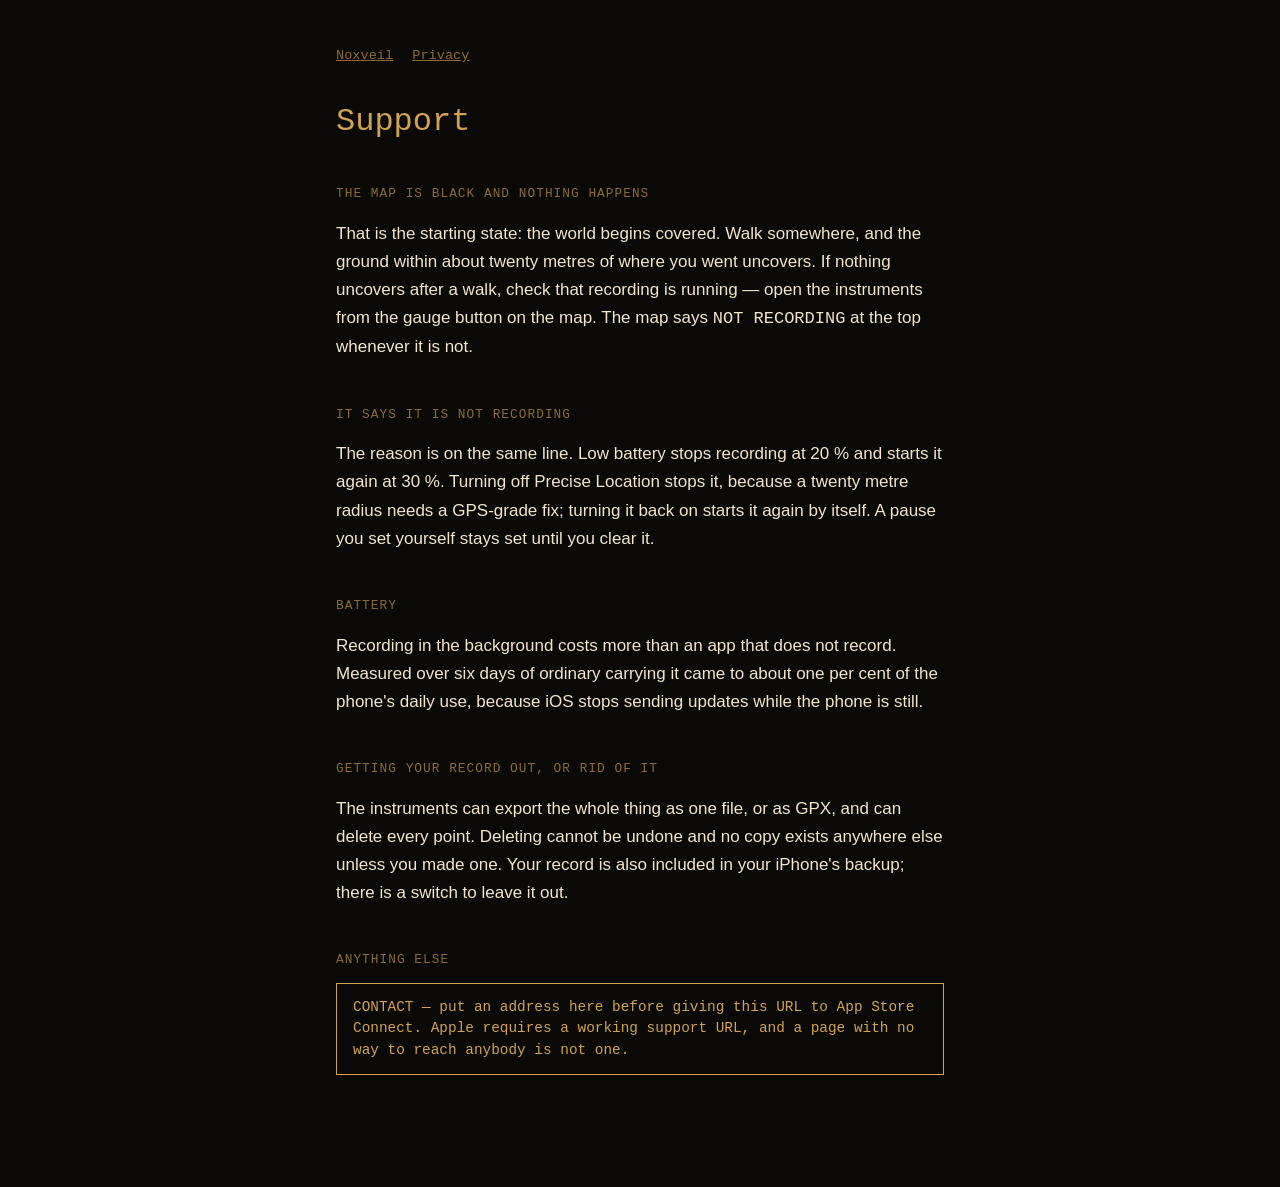
==== support.html @ ad753fcc "The public face: a privacy policy, a support page, and the map build An App Store listing needs two " ====
<!doctype html>
<meta charset="utf-8">
<meta name="viewport" content="width=device-width, initial-scale=1">
<title>Noxveil — Support</title>
<link rel="stylesheet" href="style.css">
<main>
  <nav><a href="index.html">Noxveil</a><a href="privacy.html">Privacy</a></nav>
  <h1>Support</h1>

  <h2>The map is black and nothing happens</h2>
  <p>That is the starting state: the world begins covered. Walk somewhere, and
  the ground within about twenty metres of where you went uncovers. If nothing
  uncovers after a walk, check that recording is running — open the instruments
  from the gauge button on the map. The map says <code>NOT RECORDING</code> at
  the top whenever it is not.</p>

  <h2>It says it is not recording</h2>
  <p>The reason is on the same line. Low battery stops recording at 20 % and
  starts it again at 30 %. Turning off Precise Location stops it, because a
  twenty metre radius needs a GPS-grade fix; turning it back on starts it again
  by itself. A pause you set yourself stays set until you clear it.</p>

  <h2>Battery</h2>
  <p>Recording in the background costs more than an app that does not record.
  Measured over six days of ordinary carrying it came to about one per cent of
  the phone's daily use, because iOS stops sending updates while the phone is
  still.</p>

  <h2>Getting your record out, or rid of it</h2>
  <p>The instruments can export the whole thing as one file, or as GPX, and can
  delete every point. Deleting cannot be undone and no copy exists anywhere
  else unless you made one. Your record is also included in your iPhone's
  backup; there is a switch to leave it out.</p>

  <h2>Anything else</h2>
  <p class="todo">CONTACT — put an address here before giving this URL to App
  Store Connect. Apple requires a working support URL, and a page with no way
  to reach anybody is not one.</p>
</main>
---- style.css ----
/* The app's own palette: paper on dark, amber for anything that leads. */
:root {
  --ink: #d1a34f;
  --dim: #8c6b36;
  --paper: #f2e6cc;
  --dark: #0a0908;
}
* { box-sizing: border-box; }
body {
  margin: 0;
  padding: 3rem 1.5rem 6rem;
  background: var(--dark);
  color: var(--paper);
  font: 17px/1.65 -apple-system, BlinkMacSystemFont, "Helvetica Neue", sans-serif;
}
main { max-width: 38rem; margin: 0 auto; }
h1 {
  font: 300 2rem/1.2 ui-monospace, SFMono-Regular, Menlo, monospace;
  color: var(--ink);
  margin: 0 0 1.5rem;
}
h2 {
  font: 400 0.8rem/1.4 ui-monospace, SFMono-Regular, Menlo, monospace;
  text-transform: uppercase;
  letter-spacing: 0.08em;
  color: var(--dim);
  margin: 2.75rem 0 0.6rem;
}
a { color: var(--ink); }
.lede { color: var(--ink); font-size: 1.1rem; }
.date { color: var(--dim); font-size: 0.85rem; margin-top: 3rem; }
.todo {
  border: 1px solid var(--ink);
  padding: 0.8rem 1rem;
  color: var(--ink);
  font: 0.9rem/1.5 ui-monospace, SFMono-Regular, Menlo, monospace;
}
nav { margin-bottom: 2.5rem; font: 0.85rem ui-monospace, SFMono-Regular, Menlo, monospace; }
nav a { margin-right: 1.2rem; color: var(--dim); }
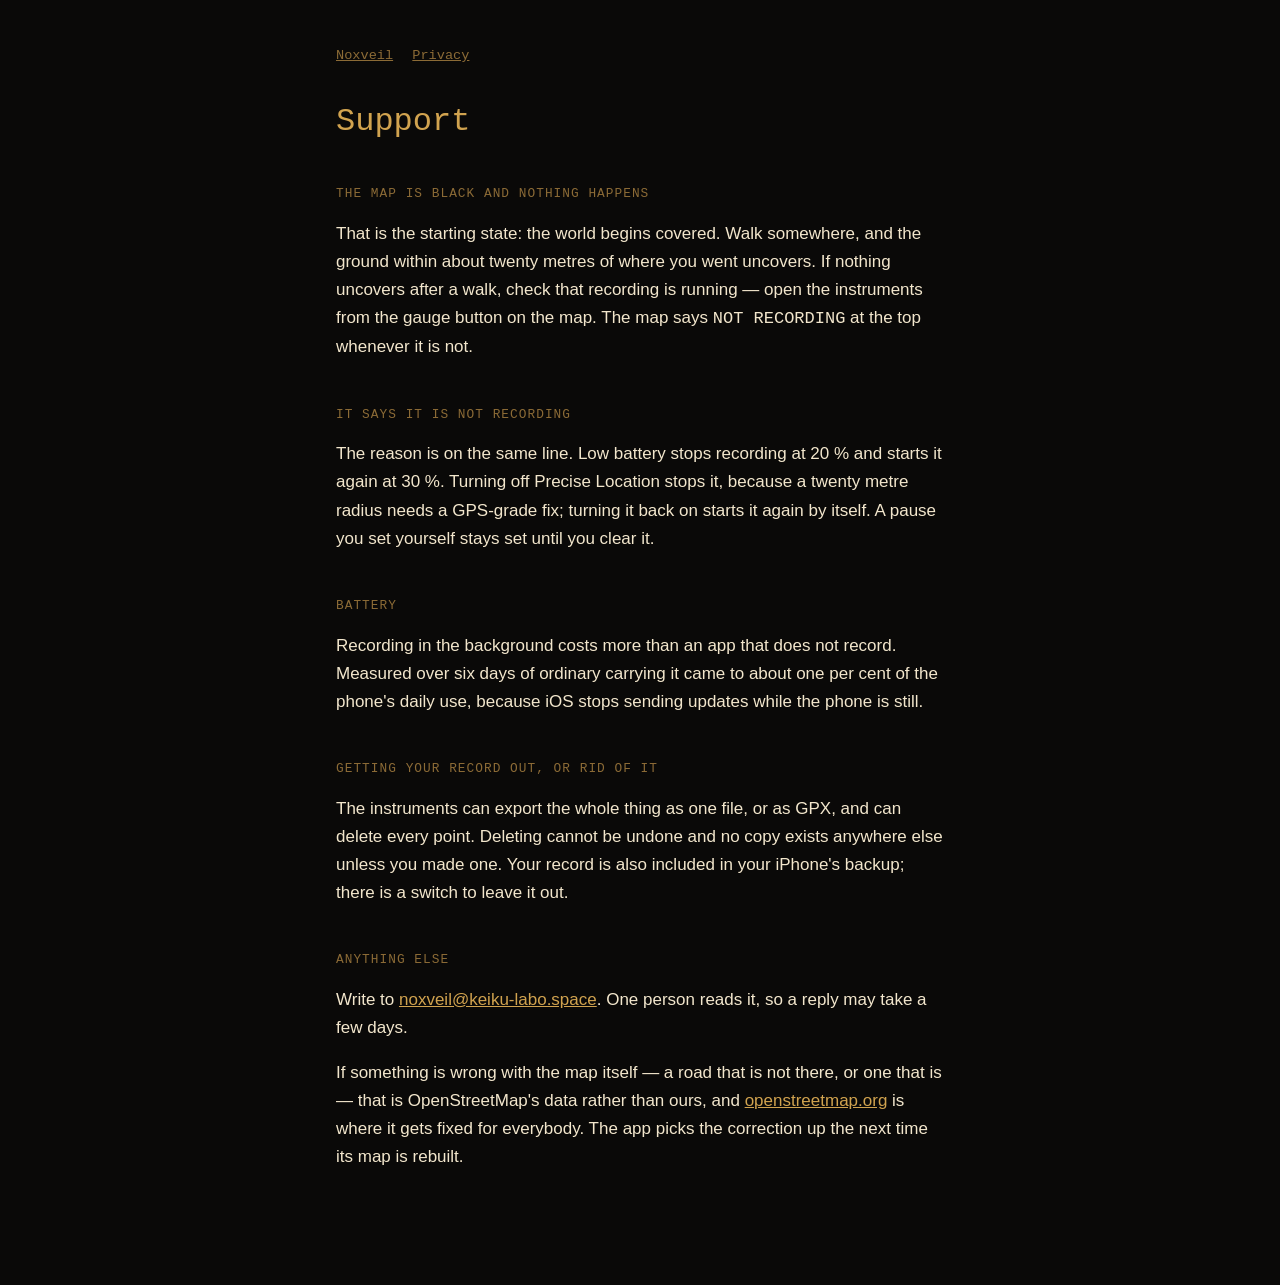
==== commit 3b6f2a58: "Put a working address on the two pages that need one Apple requires a support URL that actually reac" ====
--- a/support.html
+++ b/support.html
@@ -33,7 +33,12 @@
   backup; there is a switch to leave it out.</p>
 
   <h2>Anything else</h2>
-  <p class="todo">CONTACT — put an address here before giving this URL to App
-  Store Connect. Apple requires a working support URL, and a page with no way
-  to reach anybody is not one.</p>
+  <p>Write to <a href="mailto:noxveil@keiku-labo.space">noxveil@keiku-labo.space</a>.
+  One person reads it, so a reply may take a few days.</p>
+
+  <p>If something is wrong with the map itself — a road that is not there, or
+  one that is — that is OpenStreetMap's data rather than ours, and
+  <a href="https://www.openstreetmap.org/">openstreetmap.org</a> is where it
+  gets fixed for everybody. The app picks the correction up the next time its
+  map is rebuilt.</p>
 </main>
--- a/style.css
+++ b/style.css
@@ -29,11 +29,5 @@
 a { color: var(--ink); }
 .lede { color: var(--ink); font-size: 1.1rem; }
 .date { color: var(--dim); font-size: 0.85rem; margin-top: 3rem; }
-.todo {
-  border: 1px solid var(--ink);
-  padding: 0.8rem 1rem;
-  color: var(--ink);
-  font: 0.9rem/1.5 ui-monospace, SFMono-Regular, Menlo, monospace;
-}
 nav { margin-bottom: 2.5rem; font: 0.85rem ui-monospace, SFMono-Regular, Menlo, monospace; }
 nav a { margin-right: 1.2rem; color: var(--dim); }
